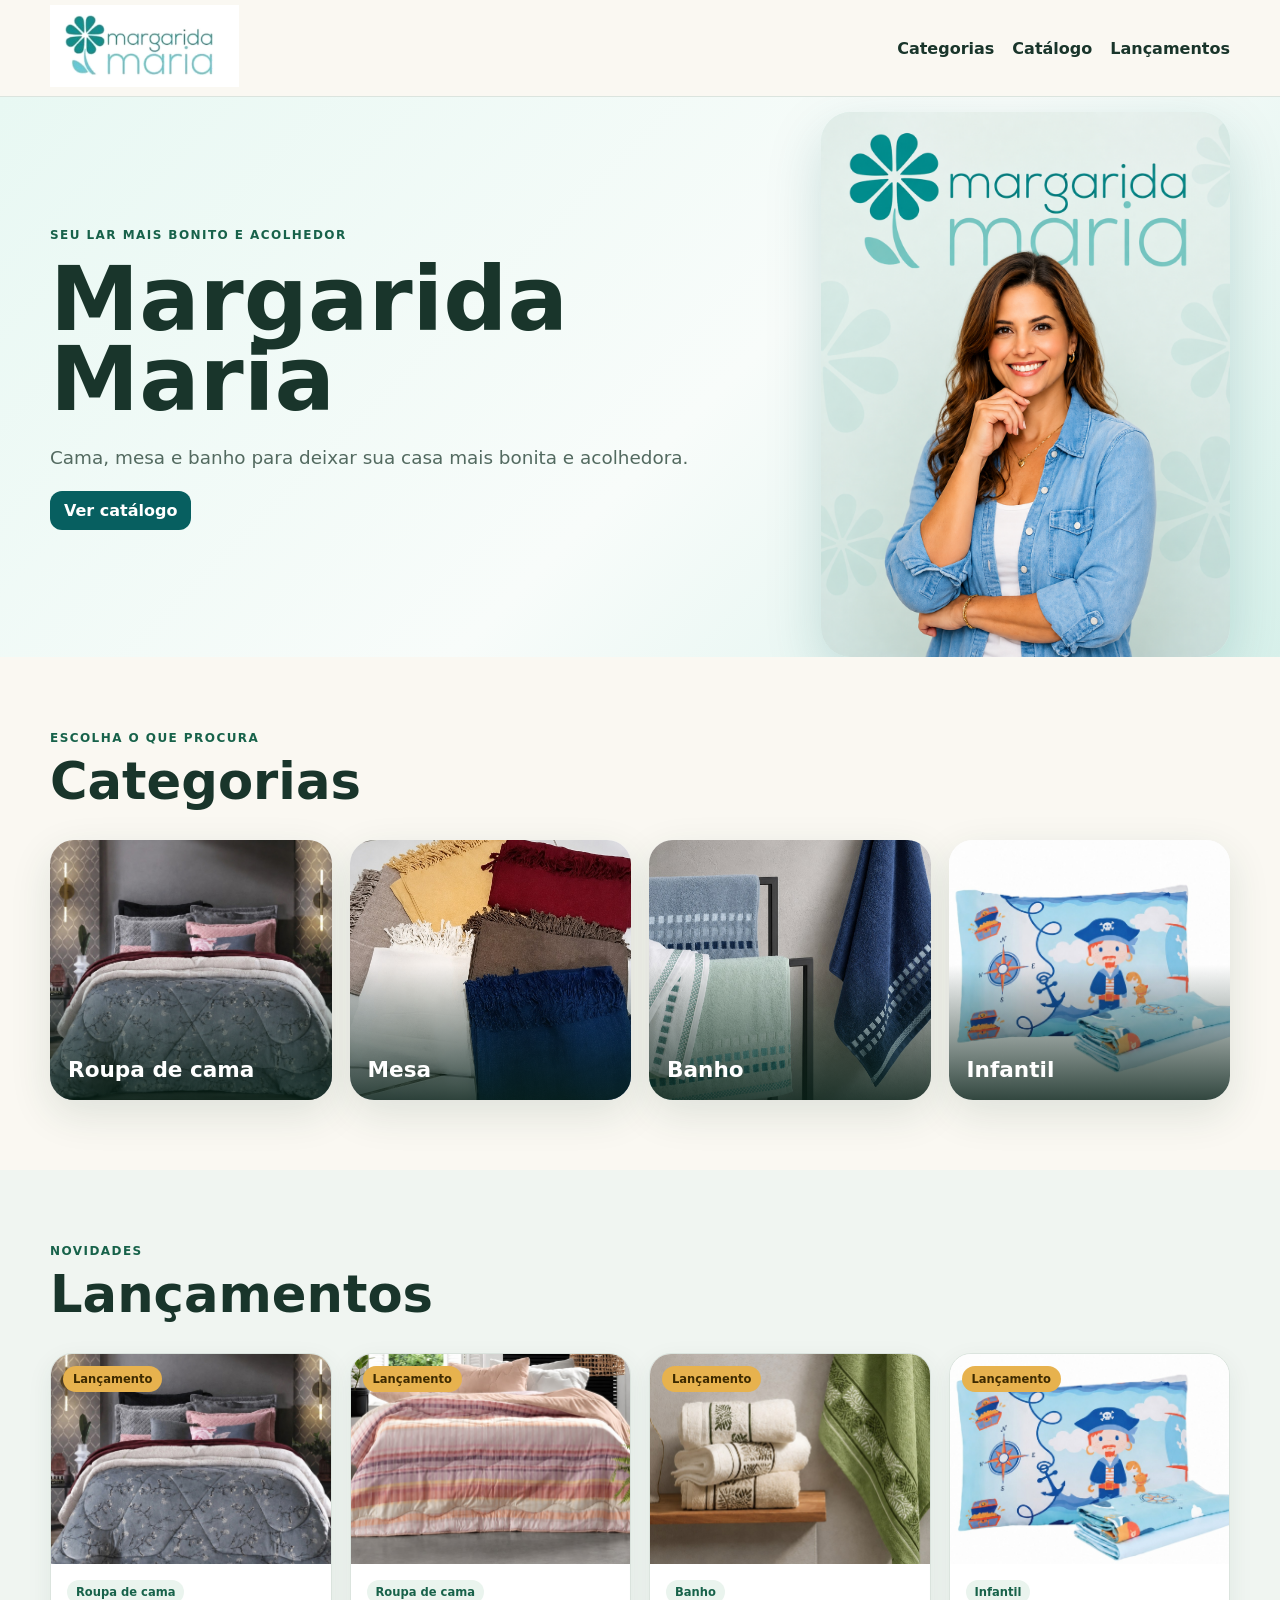
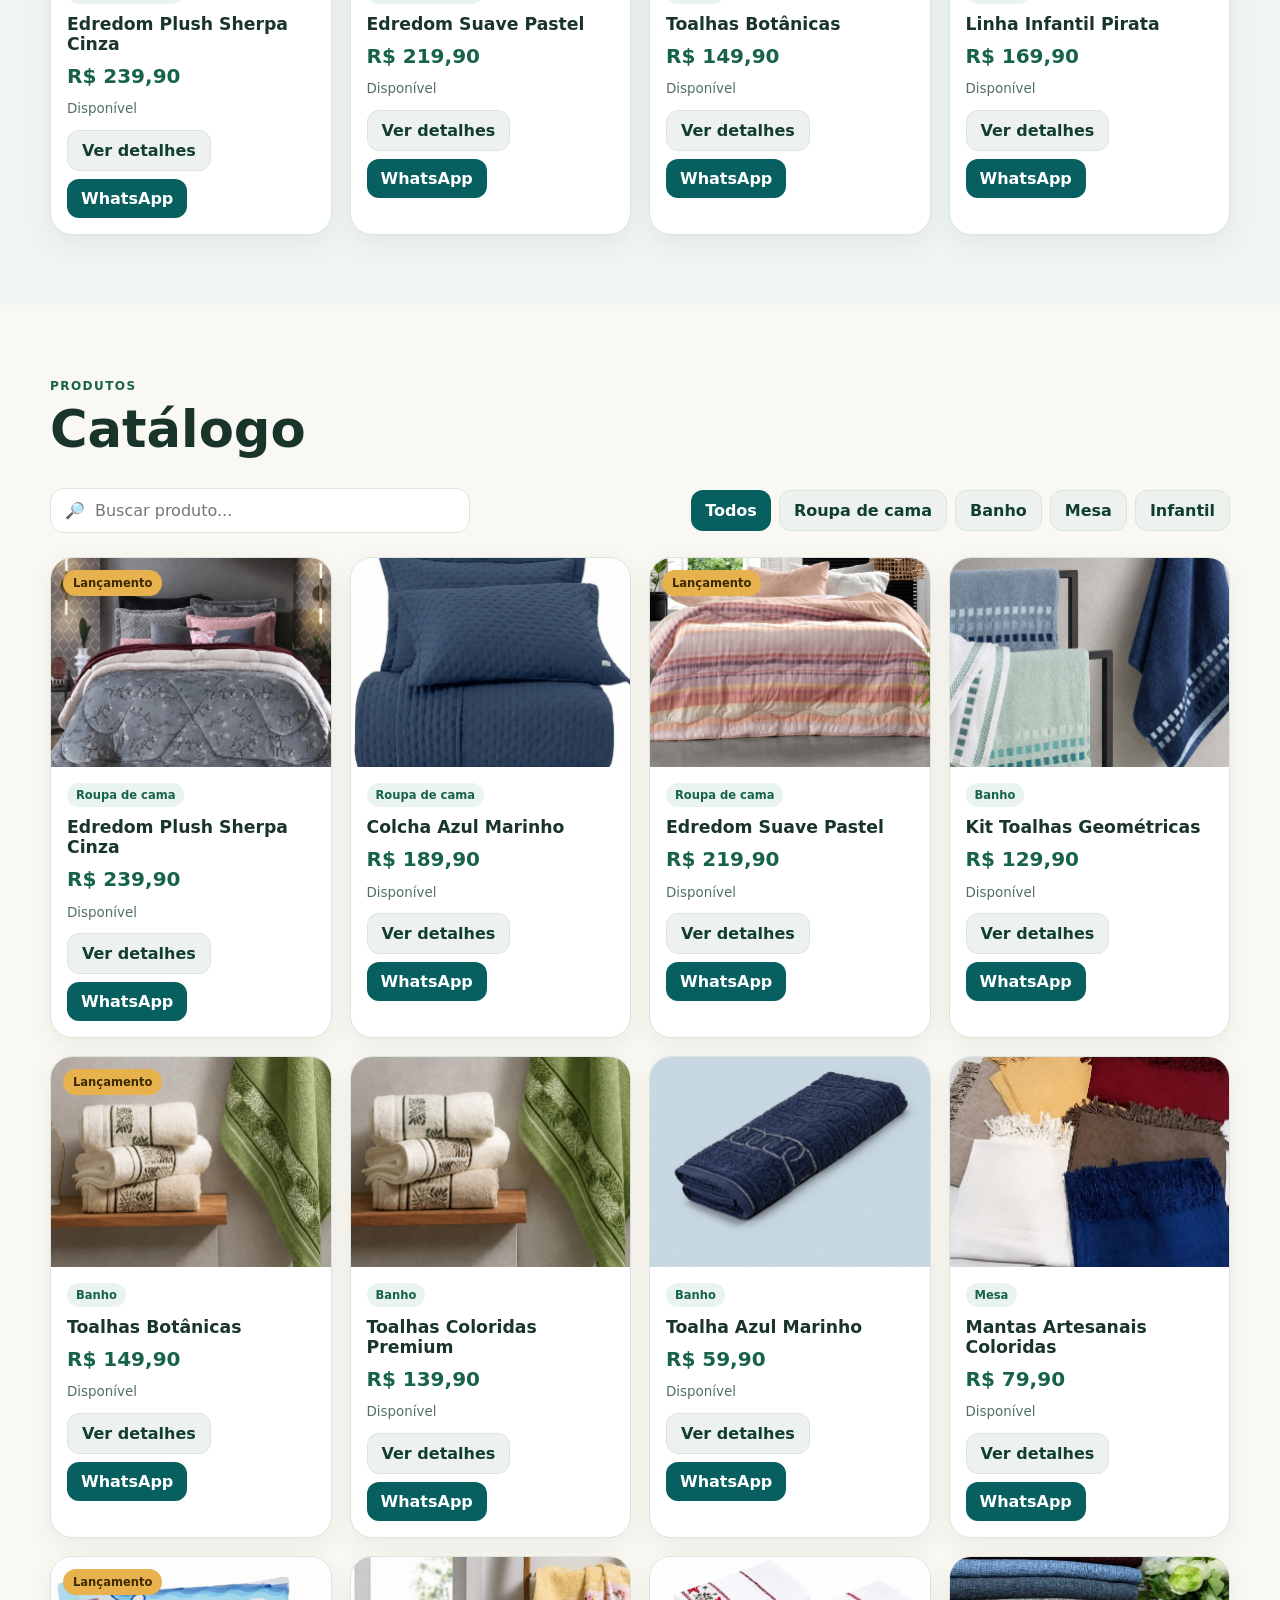
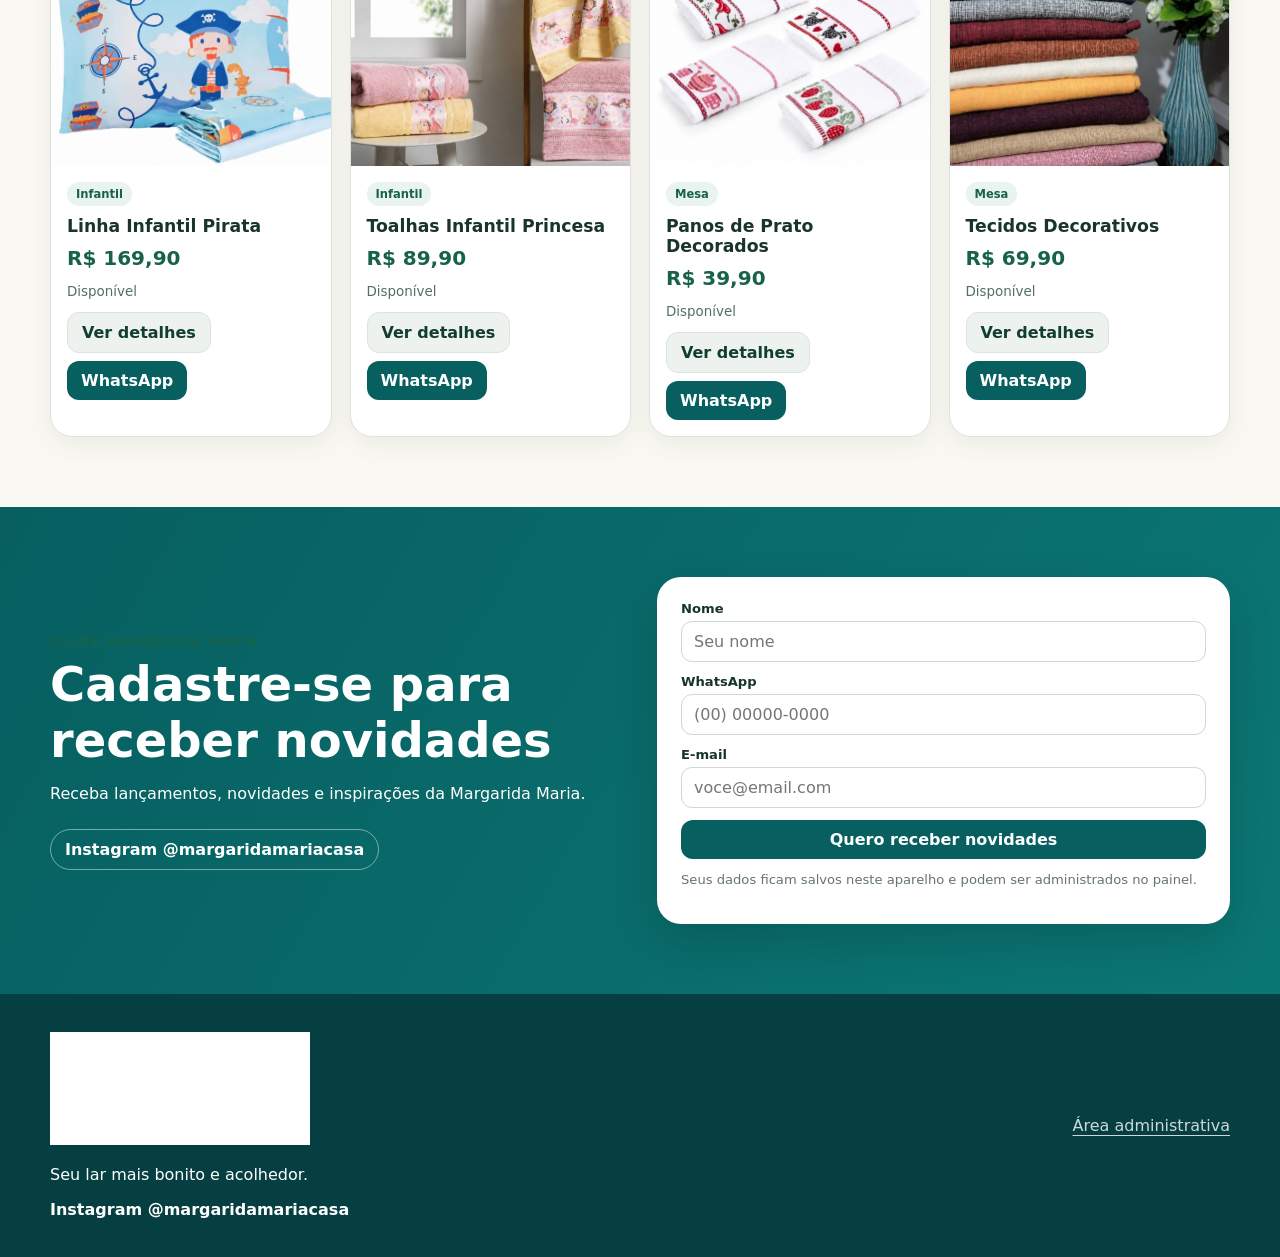
==== index.html @ 7d5b0a9d "Add files via upload" ====
<!doctype html><html lang="pt-BR"><head><meta charset="utf-8"><meta name="viewport" content="width=device-width,initial-scale=1,viewport-fit=cover"><meta name="theme-color" content="#17624a"><meta name="description" content="Margarida Maria - Cama, Mesa e Banho"><title>Margarida Maria | Cama, Mesa e Banho</title><link rel="manifest" href="manifest.json"><link rel="icon" href="favicon.png"><link rel="apple-touch-icon" href="icon-192.png"><link rel="stylesheet" href="styles.css"></head><body>
<header class="topbar"><div class="container nav"><a class="brand" href="./"><img src="logo-margarida-maria.png" alt="Margarida Maria"></a><nav class="navlinks"><a href="#categorias">Categorias</a><a href="#catalogo">Catálogo</a><a href="#lancamentos">Lançamentos</a><a href="#historias" id="storiesNav" hidden>Histórias</a><button class="install-top" id="installTop" hidden>⬇ Instalar app</button></nav></div></header>
<main><section class="hero"><div class="container hero-grid"><div class="hero-copy"><span class="eyebrow">Seu lar mais bonito e acolhedor</span><h1 id="heroTitle">Margarida Maria</h1><p id="heroText">Cama, mesa e banho para deixar sua casa mais bonita e acolhedora.</p><a class="btn primary" href="#catalogo">Ver catálogo</a></div><div class="hero-maria branded-maria"><img src="maria-logo.png" alt="Maria - Margarida Maria"></div></div></section>
<section class="section" id="categorias"><div class="container"><div class="section-head"><div><span class="eyebrow">Escolha o que procura</span><h2>Categorias</h2></div></div><div class="category-photo-grid" id="categoryPhotoGrid"></div></div></section>
<section class="section soft" id="lancamentos"><div class="container"><div class="section-head"><div><span class="eyebrow">Novidades</span><h2>Lançamentos</h2></div></div><div class="grid" id="launchGrid"></div></div></section>

<section class="section stories-section" id="historias" hidden><div class="container"><div class="section-head"><div><span class="eyebrow">Histórias com a Maria</span><h2>Um problema, uma ideia, um lar mais bonito</h2><p class="muted">Histórias rápidas em que a Maria ajuda clientes a encontrar peças para cada momento.</p></div></div><div id="storiesGrid" class="stories-grid"></div></div></section>
<section class="section" id="catalogo"><div class="container"><div class="section-head"><div><span class="eyebrow">Produtos</span><h2>Catálogo</h2></div></div><div class="catalog-tools"><label class="search">🔎 <input id="searchInput" type="search" placeholder="Buscar produto..."></label><div id="categoryFilters" class="filters"></div></div><div class="grid" id="productGrid"></div></div></section>
<section class="section client-signup" id="cadastro"><div class="container signup-grid"><div><span class="eyebrow">Clube Margarida Maria</span><h2>Cadastre-se para receber novidades</h2><p>Receba lançamentos, novidades e inspirações da Margarida Maria.</p><a class="instagram-link" href="https://www.instagram.com/margaridamariacasa?igsh=MW93OTB4bXdwNjh5Zg==" target="_blank" rel="noopener">Instagram @margaridamariacasa</a></div><form id="clientForm" class="signup-card"><div class="field"><label>Nome</label><input id="clientName" required placeholder="Seu nome"></div><div class="field"><label>WhatsApp</label><input id="clientPhone" placeholder="(00) 00000-0000"></div><div class="field"><label>E-mail</label><input id="clientEmail" type="email" placeholder="voce@email.com"></div><button class="btn primary full-btn" type="submit">Quero receber novidades</button><p class="small muted">Seus dados ficam salvos neste aparelho e podem ser administrados no painel.</p></form></div></section>
</main>
<footer class="footer"><div class="container footer-row"><div><img class="footer-logo" src="logo-margarida-maria.png" alt="Margarida Maria"><p>Seu lar mais bonito e acolhedor.</p><a class="footer-social" href="https://www.instagram.com/margaridamariacasa?igsh=MW93OTB4bXdwNjh5Zg==" target="_blank" rel="noopener">Instagram @margaridamariacasa</a></div><a class="admin-entry" href="admin.html">Área administrativa</a></div></footer>
<div class="modal" id="productModal"><div class="modal-box product-modal-box"><button class="modal-close" id="modalClose">×</button><div id="modalContent"></div></div></div><div class="zoom-viewer" id="zoomViewer"><button class="zoom-close" id="zoomClose">×</button><img id="zoomImage"><div class="zoom-hint">Clique fora para fechar</div></div><div class="toast" id="toast"></div><script src="supabase-config.js"></script><script src="supabase-stories.js"></script><script src="data.js"></script><script src="app.js"></script><script src="stories.js"></script></body></html>
---- styles.css ----
:root{--green:#17624a;--deep:#123d31;--cream:#faf8f2;--soft:#f2f6f3;--line:#dbe4de;--muted:#64756d;--danger:#b83c3c;--shadow:0 14px 42px rgba(21,66,50,.12)}*{box-sizing:border-box}html{scroll-behavior:smooth}body{margin:0;font-family:Inter,ui-sans-serif,system-ui,-apple-system,Segoe UI,sans-serif;color:#19352b;background:var(--cream)}button,input,textarea,select{font:inherit}a{text-decoration:none;color:inherit}.container{width:min(1180px,calc(100% - 32px));margin:auto}.topbar{position:sticky;top:0;z-index:50;background:rgba(250,248,242,.94);backdrop-filter:blur(12px);border-bottom:1px solid var(--line)}.nav{min-height:96px;display:flex;align-items:center;justify-content:space-between;gap:20px}.brand img{height:82px;max-width:340px;object-fit:contain}.navlinks{display:flex;align-items:center;gap:18px;font-weight:750}.install-top{border:0;border-radius:999px;background:var(--green);color:white;padding:11px 16px;font-weight:800;cursor:pointer}.hero{background:linear-gradient(135deg,#fff 0%,#eef6f1 100%);overflow:hidden}.hero-grid{display:grid;grid-template-columns:1.1fr .9fr;align-items:center;min-height:560px;position:relative}.hero-copy{padding:70px 0}.eyebrow{display:inline-block;text-transform:uppercase;letter-spacing:.12em;font-size:.75rem;font-weight:900;color:var(--green)}.hero h1{font-size:clamp(3rem,7vw,6.8rem);line-height:.9;margin:16px 0 22px}.hero p{font-size:1.15rem;line-height:1.7;color:#536a60;max-width:650px}.hero-maria{align-self:end;justify-self:end;display:flex;justify-content:flex-end}.hero-maria img{display:block;width:min(470px,44vw);max-height:545px;object-fit:contain;object-position:right bottom}.section{padding:70px 0}.soft{background:#f0f5f1}.section-head{display:flex;justify-content:space-between;align-items:end;margin-bottom:24px}.section-head h2{font-size:clamp(2rem,4vw,3.2rem);margin:5px 0}.category-photo-grid{display:grid;grid-template-columns:repeat(4,1fr);gap:18px}.category-photo-card{border:0;border-radius:24px;overflow:hidden;position:relative;box-shadow:var(--shadow);padding:0;cursor:pointer;min-height:260px;background:white}.category-photo-card img{width:100%;height:100%;aspect-ratio:4/3;object-fit:cover;display:block;transition:.3s transform}.category-photo-card:hover img{transform:scale(1.04)}.category-photo-card:after{content:"";position:absolute;inset:0;background:linear-gradient(transparent 48%,rgba(6,31,22,.82))}.category-photo-card span{position:absolute;z-index:2;left:18px;bottom:18px;color:white;font-size:1.35rem;font-weight:900}.catalog-tools{display:flex;gap:14px;align-items:center;justify-content:space-between;flex-wrap:wrap;margin-bottom:24px}.search{display:flex;align-items:center;gap:8px;background:white;border:1px solid var(--line);border-radius:14px;padding:11px 14px;min-width:min(420px,100%)}.search input{border:0;outline:0;background:transparent;width:100%}.filters{display:flex;gap:8px;flex-wrap:wrap}.grid{display:grid;grid-template-columns:repeat(4,1fr);gap:18px}.card{background:white;border:1px solid var(--line);border-radius:22px;overflow:hidden;box-shadow:0 8px 26px rgba(32,72,56,.07);cursor:pointer}.image-wrap{position:relative;background:#f4f5f2}.image-wrap img{width:100%;aspect-ratio:4/3;object-fit:cover;display:block}.launch-badge,.launch-inline{background:#e7b24e;color:#3d2a00;border-radius:999px;padding:6px 10px;font-size:.72rem;font-weight:900}.launch-badge{position:absolute;top:12px;left:12px;z-index:2}.card-body{padding:16px}.chip{display:inline-block;background:#eaf4ee;color:var(--green);border-radius:999px;padding:5px 9px;font-size:.72rem;font-weight:850}.card h3{font-size:1.08rem;margin:10px 0}.price{font-size:1.25rem;font-weight:900;color:var(--green)}.price.big{font-size:2rem}.availability{font-size:.84rem;color:#527064}.availability.out{color:var(--danger)}.card-actions,.actions{display:flex;gap:8px;flex-wrap:wrap}.btn{border:0;border-radius:12px;padding:10px 14px;font-weight:800;cursor:pointer;display:inline-flex;align-items:center;justify-content:center}.btn.primary{background:var(--green);color:white}.btn.secondary{background:#edf2ee;color:var(--deep);border:1px solid var(--line)}.btn.danger{background:#fee8e8;color:#a32828}.btn.tiny{padding:7px 9px;font-size:.78rem}.btn:disabled{opacity:.45}.footer{background:var(--deep);color:white;padding:38px 0}.footer-row{display:flex;justify-content:space-between;align-items:center}.footer-logo{width:260px;filter:brightness(0) invert(1)}.admin-entry{opacity:.8}.modal{position:fixed;inset:0;display:none;align-items:center;justify-content:center;background:rgba(6,22,16,.72);padding:20px;z-index:100}.modal.open{display:flex}.modal-box{position:relative;background:white;border-radius:24px;max-height:92vh;overflow:auto;width:min(1000px,100%);padding:24px}.modal-close{position:absolute;right:14px;top:12px;width:42px;height:42px;border:0;border-radius:50%;font-size:1.5rem;cursor:pointer;z-index:2}.product-detail{display:grid;grid-template-columns:1.08fr .92fr;gap:28px}.product-main-image{width:100%;aspect-ratio:1/1;object-fit:contain;background:#f4f5f2;border-radius:18px;cursor:zoom-in}.product-thumbs{display:grid;grid-template-columns:repeat(5,1fr);gap:8px;margin-top:9px}.product-thumb{border:2px solid transparent;background:white;border-radius:10px;padding:0;overflow:hidden}.product-thumb.active{border-color:var(--green)}.product-thumb img{width:100%;aspect-ratio:1/1;object-fit:cover;display:block}.product-info{padding:10px}.product-description{white-space:pre-line;line-height:1.65;color:#50665d}.zoom-help{font-size:.8rem;color:var(--muted)}.zoom-viewer{display:none;position:fixed;inset:0;background:rgba(0,0,0,.94);z-index:150;align-items:center;justify-content:center;padding:24px}.zoom-viewer.open{display:flex}.zoom-viewer img{max-width:94vw;max-height:90vh;object-fit:contain;cursor:zoom-out}.zoom-close{position:absolute;top:15px;right:15px;width:46px;height:46px;border:0;border-radius:50%;font-size:1.7rem}.zoom-hint{position:absolute;bottom:15px;color:white}.toast{position:fixed;left:50%;bottom:25px;transform:translate(-50%,30px);opacity:0;background:var(--deep);color:#fff;padding:12px 18px;border-radius:999px;transition:.2s;z-index:200}.toast.show{opacity:1;transform:translate(-50%,0)}.empty-state{grid-column:1/-1;padding:35px;text-align:center;border:1px dashed var(--line);border-radius:18px}.muted{color:var(--muted)}.small{font-size:.82rem}.mt10{margin-top:10px}.mt16{margin-top:16px}.full-btn{width:100%}.field label{display:block;font-size:.82rem;font-weight:800;margin-bottom:5px}.field input,.field textarea,.field select{width:100%;border:1px solid #cdd9d2;border-radius:11px;padding:10px 12px;background:#fff}.form-grid{display:grid;grid-template-columns:1fr 1fr;gap:12px}.form-grid .full{grid-column:1/-1}.check-row{display:flex;align-items:center;gap:8px;margin:8px 0}.notice{padding:13px;border-radius:12px;background:#fff5d4;border:1px solid #ebd687;color:#634c00}.login-page{min-height:100vh;display:grid;place-items:center;padding:20px}.login-card{width:min(450px,100%);background:white;padding:28px;border-radius:24px;box-shadow:var(--shadow)}.login-card>img{display:block;width:260px;margin:0 auto 20px}.login-card h1{text-align:center}.back-link,.link-button{display:block;margin:14px auto 0;text-align:center;color:var(--green);font-weight:750}.link-button{background:none;border:0;cursor:pointer}.admin-shell{display:grid;grid-template-columns:270px minmax(0,1fr);min-height:100vh}.sidebar{background:var(--deep);color:white;padding:24px 16px;position:sticky;top:0;height:100vh;overflow:auto}.sidebar>img{width:210px;filter:brightness(0) invert(1);margin:0 auto 24px;display:block}.side-link{display:block;padding:11px 13px;border-radius:10px;margin:4px 0;color:#e8f2ed;cursor:pointer}.side-link:hover,.side-link.active{background:rgba(255,255,255,.12)}.mobile-menu-btn{display:none;width:100%;padding:10px;border-radius:10px;background:transparent;color:white;border:1px solid rgba(255,255,255,.3)}.admin-main{padding:30px;min-width:0}.admin-title{display:flex;justify-content:space-between;align-items:center;gap:15px;margin-bottom:20px}.admin-title h1{margin:4px 0;font-size:clamp(1.8rem,4vw,2.8rem)}.kpis{display:grid;grid-template-columns:repeat(4,1fr);gap:14px}.kpi,.settings-card{background:white;border:1px solid var(--line);border-radius:18px;padding:18px}.kpi span{color:var(--muted)}.kpi strong{display:block;font-size:1.9rem}.admin-section{margin-top:28px}.table-wrap{overflow:auto;background:white;border:1px solid var(--line);border-radius:18px}.table{width:100%;border-collapse:collapse;min-width:850px}.table th,.table td{padding:12px;border-bottom:1px solid var(--line);text-align:left}.table-thumb{width:58px;height:58px;object-fit:cover;border-radius:10px}.table-actions{display:flex;gap:6px}.product-editor{display:grid;grid-template-columns:310px 1fr;gap:20px;background:white;border:1px solid var(--line);border-radius:20px;padding:18px}.image-editor>img{width:100%;aspect-ratio:1/1;object-fit:cover;border-radius:16px}.admin-image-gallery{display:grid;grid-template-columns:repeat(3,1fr);gap:7px;margin-top:10px}.admin-image-item{position:relative;border:2px solid transparent;border-radius:10px;padding:2px}.admin-image-item.main{border-color:var(--green)}.admin-image-main{border:0;padding:0;background:transparent}.admin-image-main img{width:100%;aspect-ratio:1/1;object-fit:cover;border-radius:8px}.admin-image-remove{position:absolute;right:3px;top:3px;border:0;background:var(--danger);color:white;width:25px;height:25px;border-radius:50%}.admin-image-item span{position:absolute;bottom:4px;left:4px;background:var(--green);color:white;border-radius:999px;padding:3px 6px;font-size:.65rem}.settings-grid{display:grid;grid-template-columns:repeat(2,1fr);gap:16px}.full-card{grid-column:1/-1}.category-admin-grid{display:grid;grid-template-columns:repeat(4,1fr);gap:14px}.category-admin{background:#f7faf8;border-radius:14px;padding:10px}.category-admin img{width:100%;aspect-ratio:4/3;object-fit:cover;border-radius:10px;margin-bottom:8px}.launch-preview{display:grid;grid-template-columns:180px 1fr 220px;gap:20px;align-items:center;background:white;border:1px dashed #aac1b4;border-radius:18px;padding:18px;margin-top:18px}.launch-preview img.logo{width:170px}.launch-preview img.product{width:220px;height:220px;object-fit:cover;border-radius:14px}.scanner-box{position:relative;background:#000;max-width:720px;aspect-ratio:4/3;border-radius:18px;overflow:hidden}.scanner-box video{width:100%;height:100%;object-fit:cover}.scan-frame{position:absolute;inset:18%;border:2px solid white;border-radius:12px}.scan-line{position:absolute;left:18%;right:18%;top:50%;height:2px;background:#42ff9a}.scanner-result{display:grid;grid-template-columns:160px 1fr;gap:18px;background:white;border:1px solid var(--line);border-radius:18px;padding:16px;max-width:720px}.scanner-result img{width:160px;height:160px;object-fit:cover;border-radius:12px}
@media(max-width:1000px){.grid{grid-template-columns:repeat(3,1fr)}.category-admin-grid{grid-template-columns:repeat(2,1fr)}}@media(max-width:800px){.nav{min-height:78px}.brand img{height:64px}.navlinks a{display:none}.hero-grid,.product-detail,.admin-shell,.product-editor{grid-template-columns:1fr}.hero-grid{min-height:auto}.hero-copy{padding:46px 0 20px}.hero-maria{min-height:340px}.hero-maria img{width:min(360px,90vw)}.category-photo-grid{grid-template-columns:repeat(2,1fr)}.grid{grid-template-columns:repeat(2,1fr)}.sidebar{height:auto;position:relative}.sidebar>img{filter:none;width:180px}.mobile-menu-btn{display:block}.sidebar nav{display:none}.sidebar nav.open,.scanner-shell .sidebar nav{display:block}.admin-main{padding:18px}.kpis{grid-template-columns:repeat(2,1fr)}.settings-grid{grid-template-columns:1fr}.full-card{grid-column:auto}.launch-preview{grid-template-columns:1fr;text-align:center}.launch-preview img{margin:auto}}@media(max-width:540px){.container{width:min(100% - 20px,1180px)}.nav{gap:8px}.brand img{height:56px;max-width:205px}.install-top{padding:9px 11px;font-size:.78rem}.hero h1{font-size:3.3rem}.hero-maria{min-height:300px}.category-photo-grid{gap:10px}.category-photo-card{min-height:160px;border-radius:16px}.category-photo-card span{font-size:1rem;left:11px;bottom:11px}.grid,.kpis,.form-grid,.category-admin-grid{grid-template-columns:1fr}.form-grid .full{grid-column:auto}.card-actions{flex-direction:column}.footer-row,.admin-title{align-items:flex-start;flex-direction:column}.footer-logo{width:220px}.product-thumbs{grid-template-columns:repeat(4,1fr)}.modal-box{padding:16px}.scanner-result{grid-template-columns:1fr}.scanner-result img{width:100%;height:auto}}/* V5 identidade Margarida Maria */
:root{--brand-deep:#075f60;--brand:#0b7774;--brand-mid:#27aaa0;--brand-soft:#dff5ef;--brand-pale:#f0fbf8}
.hero{background:linear-gradient(135deg,#e8f8f3 0%,#f8fcfa 55%,#d8f1eb 100%)}
.hero-maria.branded-maria{border-radius:30px;overflow:hidden;box-shadow:0 20px 55px rgba(7,95,96,.18);background:var(--brand-soft)}
.hero-maria.branded-maria img{width:100%;height:100%;object-fit:cover;display:block}
.client-signup{background:linear-gradient(120deg,var(--brand-deep),var(--brand));color:white}
.signup-grid{display:grid;grid-template-columns:1fr 1fr;gap:34px;align-items:center}
.signup-grid h2{font-size:clamp(1.8rem,4vw,3rem);margin:.35rem 0}.signup-card{background:white;color:#17352b;padding:24px;border-radius:24px;box-shadow:0 18px 45px rgba(0,0,0,.15)}
.signup-card .field{margin-bottom:12px}.instagram-link,.footer-social{color:inherit;font-weight:800;text-decoration:none}.instagram-link{display:inline-block;margin-top:10px;padding:10px 14px;border:1px solid rgba(255,255,255,.45);border-radius:999px}
.footer{background:#063f42;color:white}.footer a{color:white}.admin-entry{background:var(--brand-mid)!important;color:#063f42!important;border:0!important}.btn.primary{background:var(--brand-deep);border-color:var(--brand-deep)}
.admin-quick-grid{display:grid;grid-template-columns:repeat(3,minmax(0,1fr));gap:16px;margin:22px 0}.admin-quick{border:1px solid #cce7df;background:linear-gradient(145deg,#fff,var(--brand-pale));border-radius:20px;padding:20px;text-align:left;cursor:pointer;color:#17352b;box-shadow:0 8px 22px rgba(7,95,96,.08)}.admin-quick:hover{transform:translateY(-2px)}.admin-quick .qicon{display:block;font-size:1.8rem;margin-bottom:9px}.admin-quick strong{display:block;font-size:1rem}.admin-quick small{display:block;margin-top:5px;color:#55736a}.sidebar{background:linear-gradient(180deg,#063f42,#075f60)}
@media(max-width:800px){.signup-grid{grid-template-columns:1fr}.admin-quick-grid{grid-template-columns:1fr 1fr}}
@media(max-width:480px){.admin-quick-grid{grid-template-columns:1fr}}


/* V5 preservada — Histórias da Maria */
.footer .admin-entry{background:transparent!important;color:white!important;border:0!important;padding:6px 0!important;box-shadow:none!important;border-radius:0!important;text-decoration:underline;text-underline-offset:4px}
.stories-section{background:#fffaf2}
.stories-grid{display:grid;gap:26px}
.story-card{background:white;border:1px solid var(--line);border-radius:26px;padding:24px;box-shadow:var(--shadow)}
.story-card-head{max-width:760px;margin-bottom:18px}.story-card-head h3{font-size:clamp(1.7rem,3vw,2.6rem);margin:6px 0 8px}.story-card-head p{color:var(--muted);line-height:1.6}
.comic-strip{display:grid;grid-template-columns:1fr 1fr 1fr;gap:14px;align-items:stretch}.comic-panel{position:relative;background:#f7faf8;border:2px solid #d9e9e2;border-radius:22px;padding:14px;min-height:310px;overflow:hidden}.comic-panel.client{background:#fff8ed}.comic-panel.maria{background:#edf8f3}.comic-panel.products{background:#f7f6fb}.comic-scene{height:165px;display:flex;align-items:center;justify-content:center;border-radius:16px;overflow:hidden;background:white}.comic-scene img{width:100%;height:100%;object-fit:cover}.scene-placeholder{font-size:4rem}.comic-maria{display:block;width:100%;height:165px;object-fit:contain;object-position:center bottom}.speech{position:relative;background:white;border:2px solid #cfe3da;border-radius:18px;padding:12px 14px;margin-top:12px;box-shadow:0 6px 18px rgba(16,65,49,.08)}.speech:before{content:"";position:absolute;top:-10px;left:22px;width:16px;height:16px;background:white;border-left:2px solid #cfe3da;border-top:2px solid #cfe3da;transform:rotate(45deg)}.speech strong{color:var(--green)}.speech p{margin:5px 0 0;line-height:1.45}.comic-products{display:grid;gap:9px;margin-top:12px}.story-product{display:grid;grid-template-columns:62px 1fr;gap:10px;align-items:center;border:1px solid var(--line);background:white;border-radius:14px;padding:7px;text-align:left;cursor:pointer;color:inherit}.story-product img{width:62px;height:62px;object-fit:cover;border-radius:10px}.story-product span{font-weight:800}
.story-admin-list{display:grid;gap:12px;margin-top:16px}.story-admin-card{display:grid;grid-template-columns:92px 1fr auto;gap:14px;align-items:center;background:white;border:1px solid var(--line);border-radius:18px;padding:12px}.story-admin-thumb{width:92px;height:82px;border-radius:14px;background:#f4f7f5;display:flex;align-items:center;justify-content:center;overflow:hidden;font-size:2.5rem}.story-admin-thumb img{width:100%;height:100%;object-fit:cover}.story-admin-copy h3{margin:6px 0}.story-admin-copy p{margin:0 0 5px;color:var(--muted)}.story-editor-grid{display:grid;grid-template-columns:minmax(0,1.05fr) minmax(360px,.95fr);gap:20px;align-items:start}.story-product-picker{display:grid;grid-template-columns:1fr 1fr;gap:8px;max-height:340px;overflow:auto;padding:4px}.story-product-option{display:grid;grid-template-columns:auto 54px 1fr;align-items:center;gap:8px;background:#f8faf9;border:1px solid var(--line);border-radius:12px;padding:7px;cursor:pointer}.story-product-option img{width:54px;height:54px;object-fit:cover;border-radius:9px}.story-product-option span{display:grid}.story-product-option small{color:var(--muted)}.story-image-mini{margin-top:10px;min-height:70px;border:1px dashed var(--line);border-radius:12px;display:flex;align-items:center;justify-content:center;color:var(--muted);overflow:hidden}.story-image-mini img{width:100%;max-height:220px;object-fit:cover}.story-publish-row{display:flex;align-items:end;justify-content:space-between;gap:12px;margin-top:14px}.story-order{width:110px}.story-preview-card{position:sticky;top:20px}.story-preview-title{margin-bottom:12px}.story-preview-title h2{margin:5px 0}.comic-strip.preview{grid-template-columns:1fr}.comic-strip.preview .comic-panel{min-height:auto}.comic-strip.preview .comic-panel.products{min-height:180px}
@media(max-width:900px){.comic-strip{grid-template-columns:1fr}.story-editor-grid{grid-template-columns:1fr}.story-preview-card{position:static}.story-product-picker{grid-template-columns:1fr}}
@media(max-width:560px){.story-card{padding:14px;border-radius:20px}.comic-panel{min-height:auto}.story-admin-card{grid-template-columns:70px 1fr}.story-admin-thumb{width:70px;height:70px}.story-admin-actions{grid-column:1/-1}.story-admin-actions .btn{width:100%}.story-publish-row{align-items:stretch;flex-direction:column}.story-order{width:100%}}
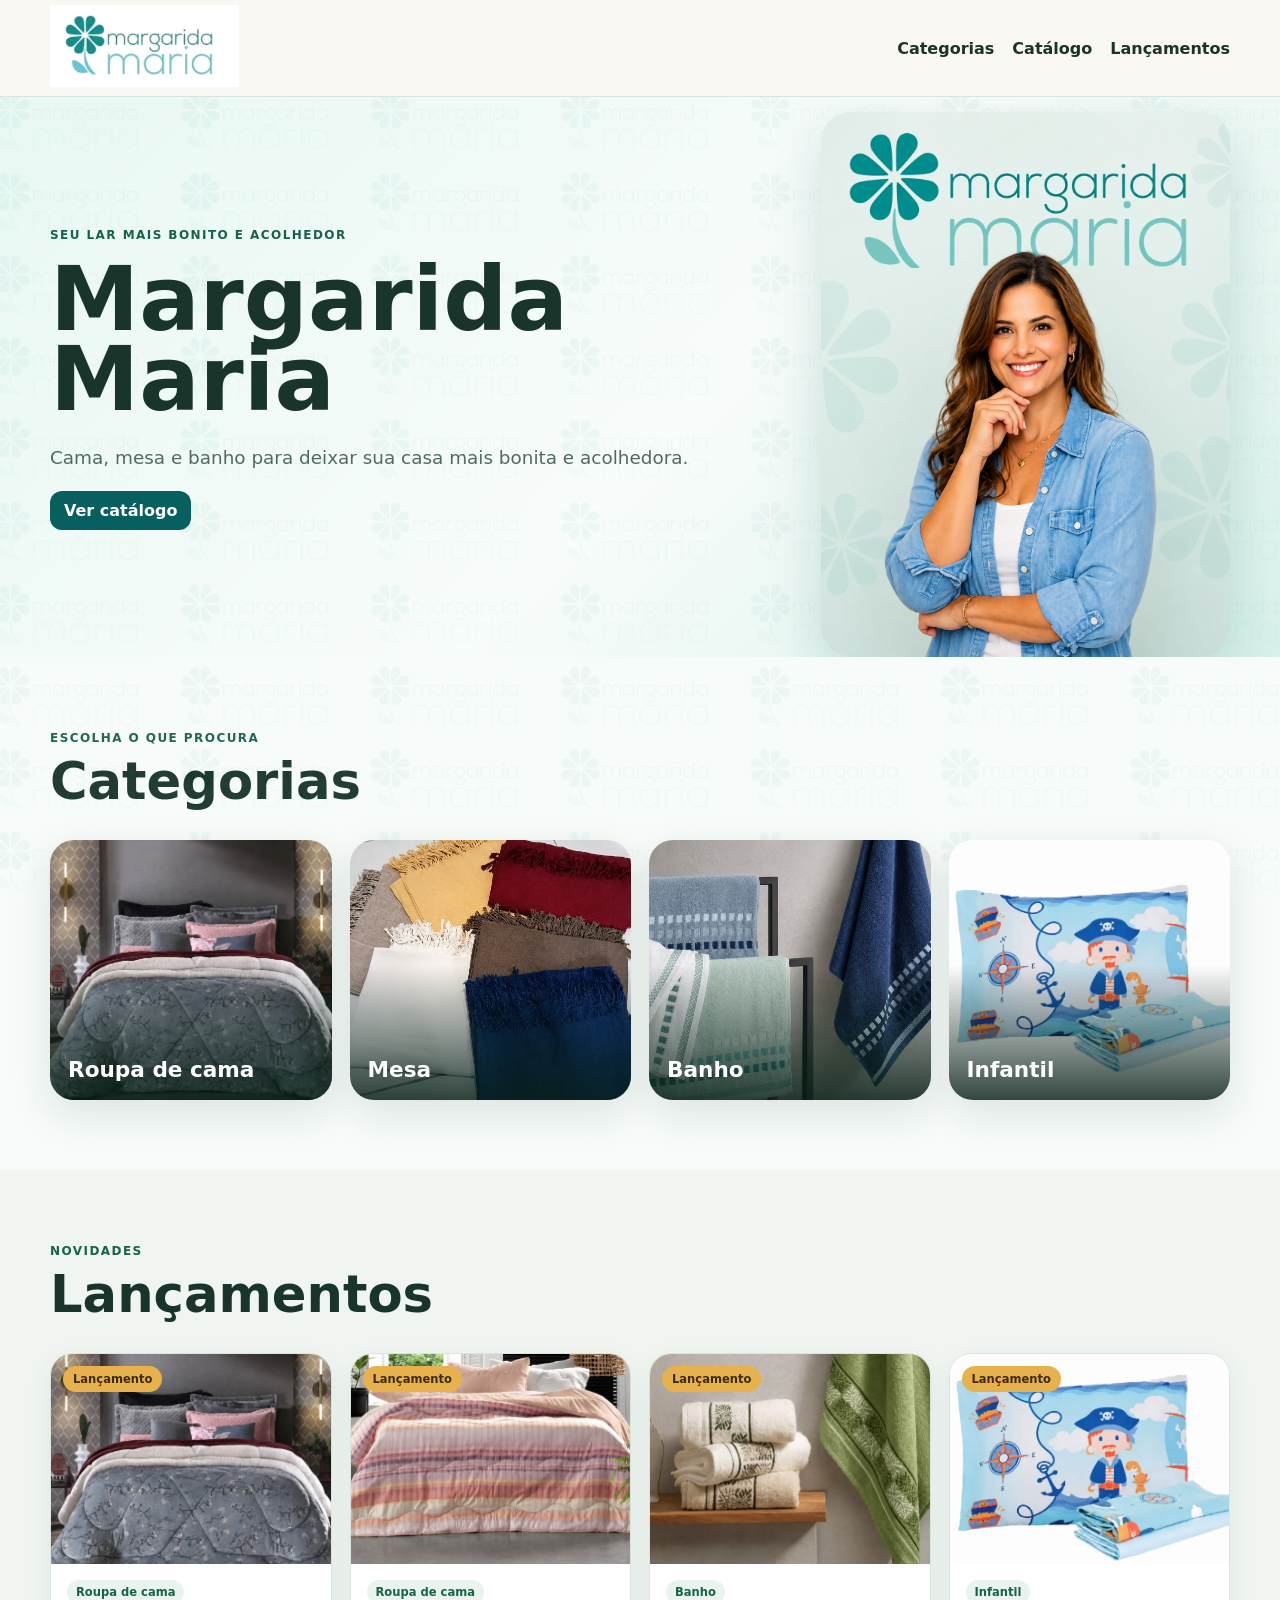
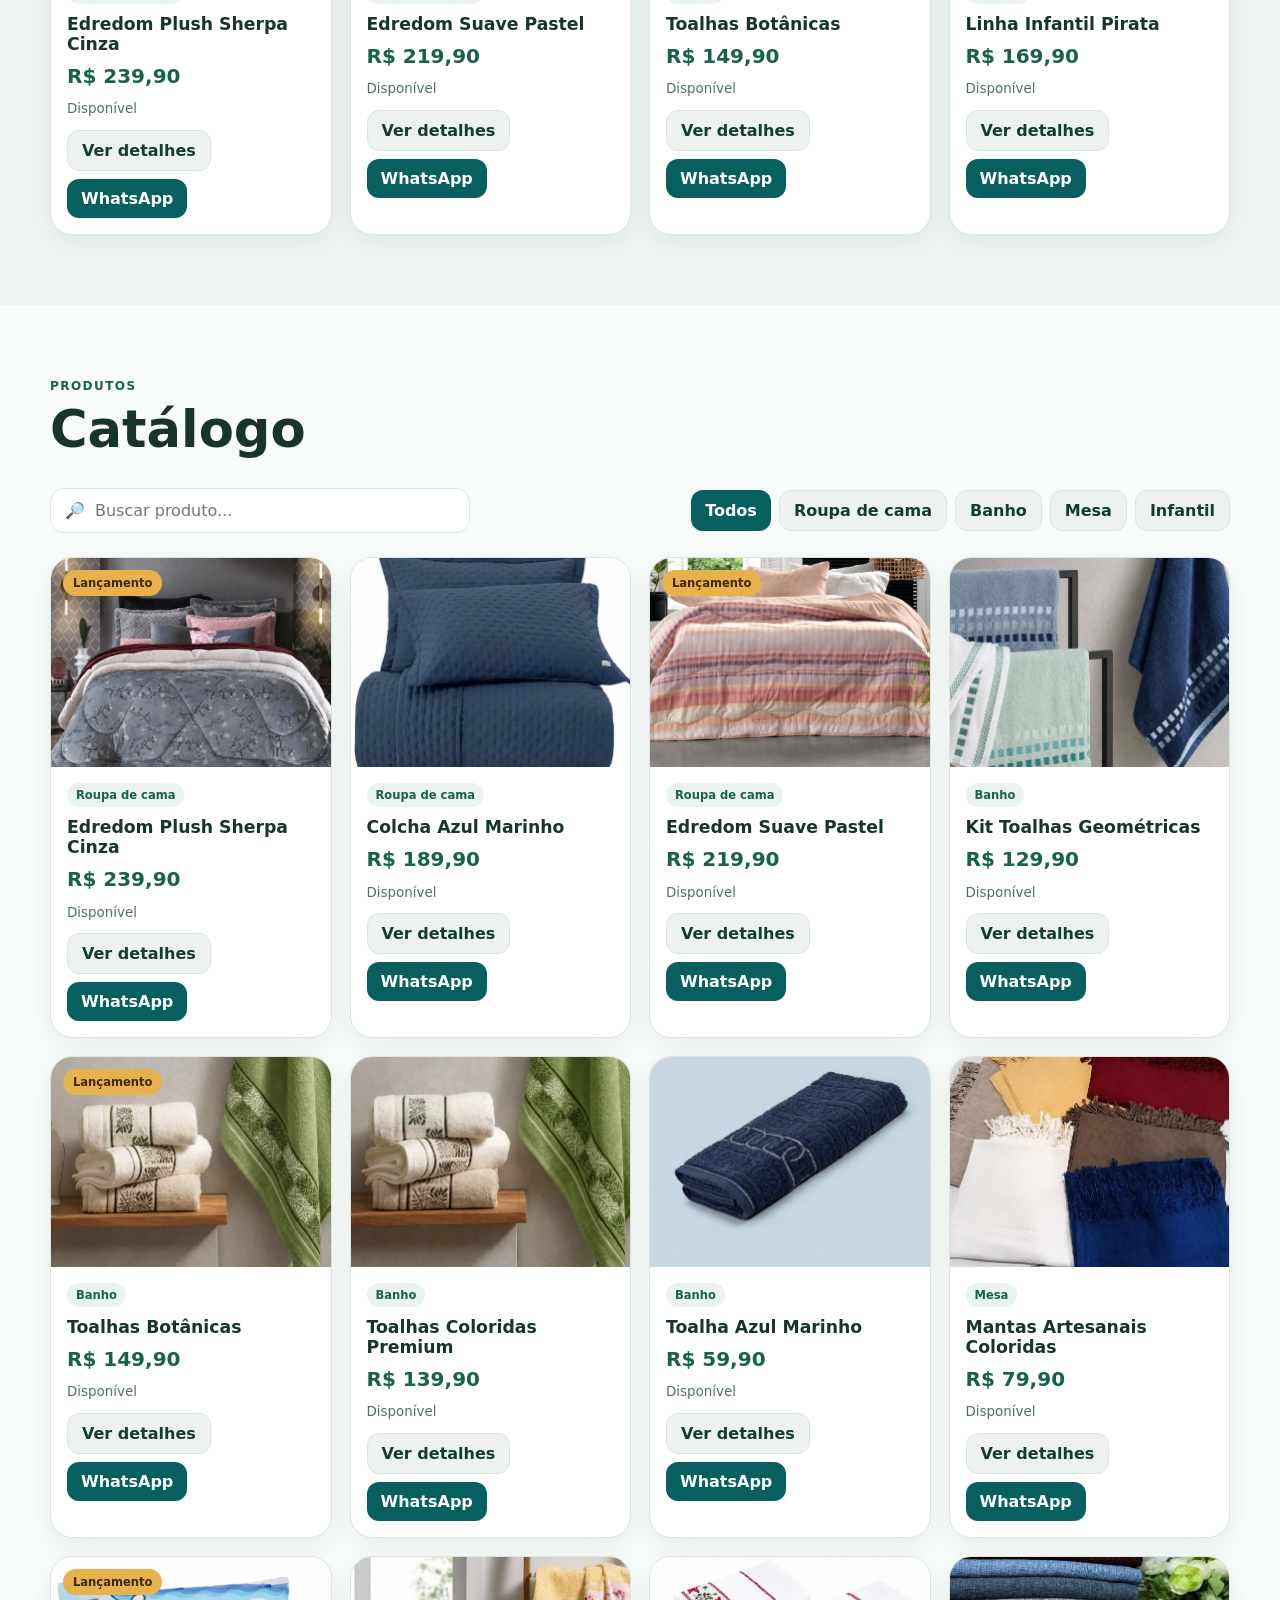
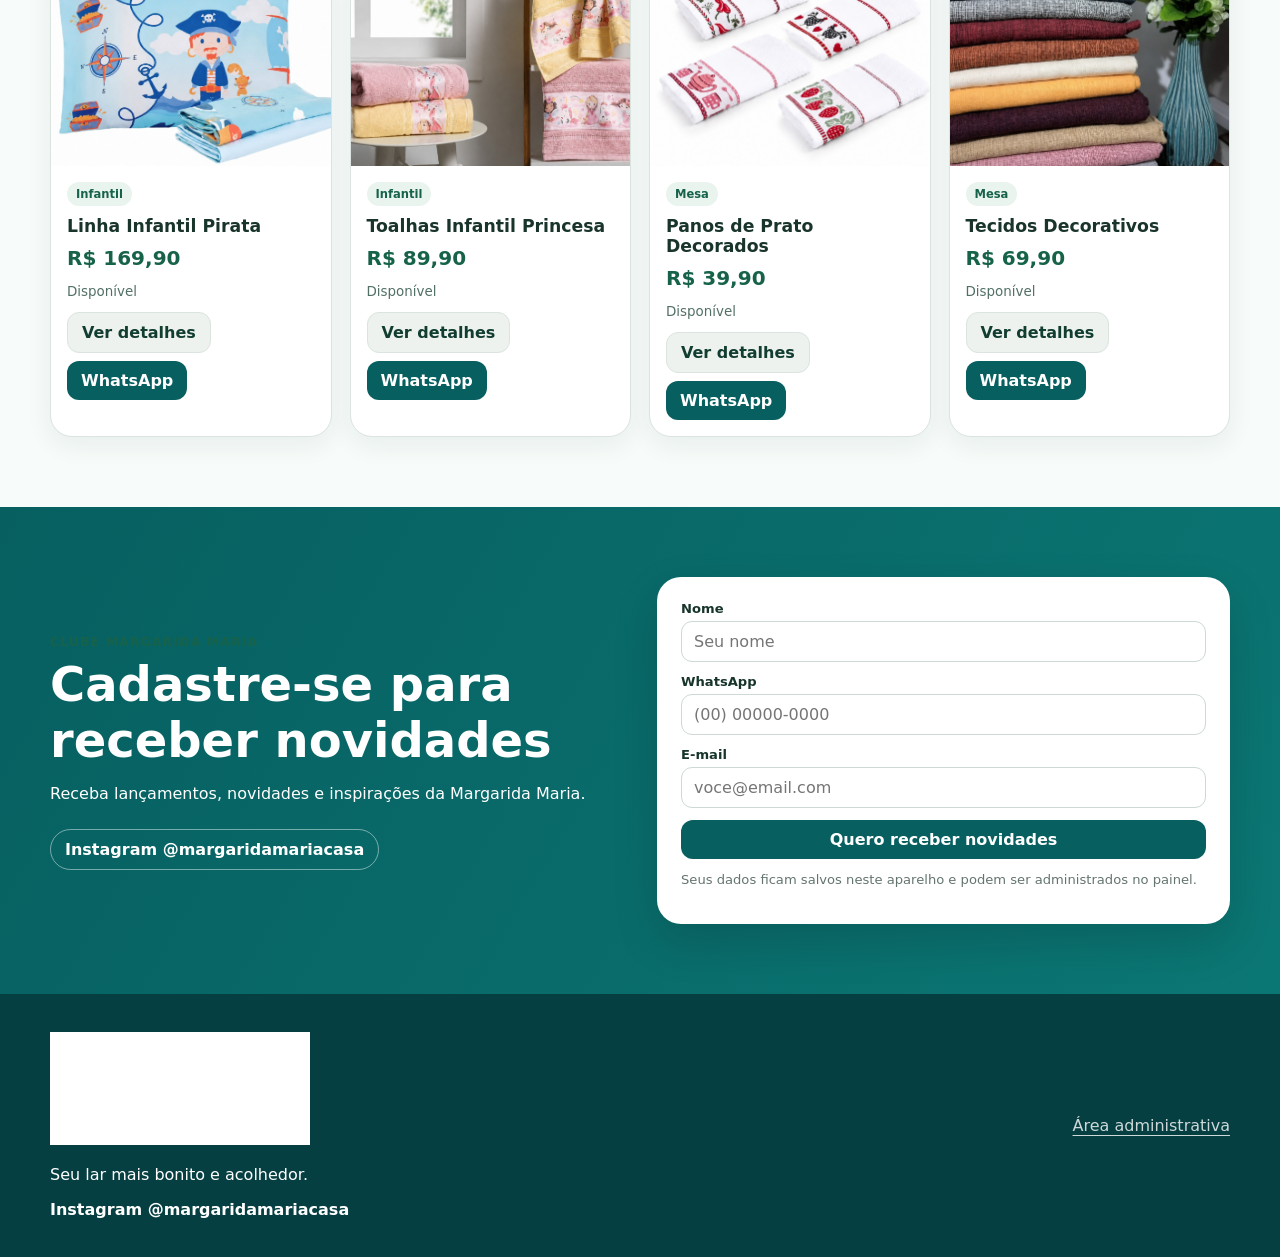
==== commit da1db9de: "Update index.html" ====
--- a/index.html
+++ b/index.html
@@ -3,10 +3,17 @@
 <main><section class="hero"><div class="container hero-grid"><div class="hero-copy"><span class="eyebrow">Seu lar mais bonito e acolhedor</span><h1 id="heroTitle">Margarida Maria</h1><p id="heroText">Cama, mesa e banho para deixar sua casa mais bonita e acolhedora.</p><a class="btn primary" href="#catalogo">Ver catálogo</a></div><div class="hero-maria branded-maria"><img src="maria-logo.png" alt="Maria - Margarida Maria"></div></div></section>
 <section class="section" id="categorias"><div class="container"><div class="section-head"><div><span class="eyebrow">Escolha o que procura</span><h2>Categorias</h2></div></div><div class="category-photo-grid" id="categoryPhotoGrid"></div></div></section>
 <section class="section soft" id="lancamentos"><div class="container"><div class="section-head"><div><span class="eyebrow">Novidades</span><h2>Lançamentos</h2></div></div><div class="grid" id="launchGrid"></div></div></section>
-
 <section class="section stories-section" id="historias" hidden><div class="container"><div class="section-head"><div><span class="eyebrow">Histórias com a Maria</span><h2>Um problema, uma ideia, um lar mais bonito</h2><p class="muted">Histórias rápidas em que a Maria ajuda clientes a encontrar peças para cada momento.</p></div></div><div id="storiesGrid" class="stories-grid"></div></div></section>
 <section class="section" id="catalogo"><div class="container"><div class="section-head"><div><span class="eyebrow">Produtos</span><h2>Catálogo</h2></div></div><div class="catalog-tools"><label class="search">🔎 <input id="searchInput" type="search" placeholder="Buscar produto..."></label><div id="categoryFilters" class="filters"></div></div><div class="grid" id="productGrid"></div></div></section>
 <section class="section client-signup" id="cadastro"><div class="container signup-grid"><div><span class="eyebrow">Clube Margarida Maria</span><h2>Cadastre-se para receber novidades</h2><p>Receba lançamentos, novidades e inspirações da Margarida Maria.</p><a class="instagram-link" href="https://www.instagram.com/margaridamariacasa?igsh=MW93OTB4bXdwNjh5Zg==" target="_blank" rel="noopener">Instagram @margaridamariacasa</a></div><form id="clientForm" class="signup-card"><div class="field"><label>Nome</label><input id="clientName" required placeholder="Seu nome"></div><div class="field"><label>WhatsApp</label><input id="clientPhone" placeholder="(00) 00000-0000"></div><div class="field"><label>E-mail</label><input id="clientEmail" type="email" placeholder="voce@email.com"></div><button class="btn primary full-btn" type="submit">Quero receber novidades</button><p class="small muted">Seus dados ficam salvos neste aparelho e podem ser administrados no painel.</p></form></div></section>
 </main>
 <footer class="footer"><div class="container footer-row"><div><img class="footer-logo" src="logo-margarida-maria.png" alt="Margarida Maria"><p>Seu lar mais bonito e acolhedor.</p><a class="footer-social" href="https://www.instagram.com/margaridamariacasa?igsh=MW93OTB4bXdwNjh5Zg==" target="_blank" rel="noopener">Instagram @margaridamariacasa</a></div><a class="admin-entry" href="admin.html">Área administrativa</a></div></footer>
-<div class="modal" id="productModal"><div class="modal-box product-modal-box"><button class="modal-close" id="modalClose">×</button><div id="modalContent"></div></div></div><div class="zoom-viewer" id="zoomViewer"><button class="zoom-close" id="zoomClose">×</button><img id="zoomImage"><div class="zoom-hint">Clique fora para fechar</div></div><div class="toast" id="toast"></div><script src="supabase-config.js"></script><script src="supabase-stories.js"></script><script src="data.js"></script><script src="app.js"></script><script src="stories.js"></script></body></html>+<div class="modal" id="productModal"><div class="modal-box product-modal-box"><button class="modal-close" id="modalClose">×</button><div id="modalContent"></div></div></div><div class="zoom-viewer" id="zoomViewer"><button class="zoom-close" id="zoomClose">×</button><img id="zoomImage"><div class="zoom-hint">Clique fora para fechar</div></div><div class="toast" id="toast"></div>
+
+<script src="supabase-config.js"></script>
+<script src="supabase-stories.js"></script>
+<script src="data.js"></script>
+<script src="supabase-products.js"></script>
+<script src="app.js"></script>
+<script src="stories.js"></script>
+</body></html>
--- a/styles.css
+++ b/styles.css
@@ -13,7 +13,6 @@
 @media(max-width:800px){.signup-grid{grid-template-columns:1fr}.admin-quick-grid{grid-template-columns:1fr 1fr}}
 @media(max-width:480px){.admin-quick-grid{grid-template-columns:1fr}}
 
-
 /* V5 preservada — Histórias da Maria */
 .footer .admin-entry{background:transparent!important;color:white!important;border:0!important;padding:6px 0!important;box-shadow:none!important;border-radius:0!important;text-decoration:underline;text-underline-offset:4px}
 .stories-section{background:#fffaf2}
@@ -24,3 +23,41 @@
 .story-admin-list{display:grid;gap:12px;margin-top:16px}.story-admin-card{display:grid;grid-template-columns:92px 1fr auto;gap:14px;align-items:center;background:white;border:1px solid var(--line);border-radius:18px;padding:12px}.story-admin-thumb{width:92px;height:82px;border-radius:14px;background:#f4f7f5;display:flex;align-items:center;justify-content:center;overflow:hidden;font-size:2.5rem}.story-admin-thumb img{width:100%;height:100%;object-fit:cover}.story-admin-copy h3{margin:6px 0}.story-admin-copy p{margin:0 0 5px;color:var(--muted)}.story-editor-grid{display:grid;grid-template-columns:minmax(0,1.05fr) minmax(360px,.95fr);gap:20px;align-items:start}.story-product-picker{display:grid;grid-template-columns:1fr 1fr;gap:8px;max-height:340px;overflow:auto;padding:4px}.story-product-option{display:grid;grid-template-columns:auto 54px 1fr;align-items:center;gap:8px;background:#f8faf9;border:1px solid var(--line);border-radius:12px;padding:7px;cursor:pointer}.story-product-option img{width:54px;height:54px;object-fit:cover;border-radius:9px}.story-product-option span{display:grid}.story-product-option small{color:var(--muted)}.story-image-mini{margin-top:10px;min-height:70px;border:1px dashed var(--line);border-radius:12px;display:flex;align-items:center;justify-content:center;color:var(--muted);overflow:hidden}.story-image-mini img{width:100%;max-height:220px;object-fit:cover}.story-publish-row{display:flex;align-items:end;justify-content:space-between;gap:12px;margin-top:14px}.story-order{width:110px}.story-preview-card{position:sticky;top:20px}.story-preview-title{margin-bottom:12px}.story-preview-title h2{margin:5px 0}.comic-strip.preview{grid-template-columns:1fr}.comic-strip.preview .comic-panel{min-height:auto}.comic-strip.preview .comic-panel.products{min-height:180px}
 @media(max-width:900px){.comic-strip{grid-template-columns:1fr}.story-editor-grid{grid-template-columns:1fr}.story-preview-card{position:static}.story-product-picker{grid-template-columns:1fr}}
 @media(max-width:560px){.story-card{padding:14px;border-radius:20px}.comic-panel{min-height:auto}.story-admin-card{grid-template-columns:70px 1fr}.story-admin-thumb{width:70px;height:70px}.story-admin-actions{grid-column:1/-1}.story-admin-actions .btn{width:100%}.story-publish-row{align-items:stretch;flex-direction:column}.story-order{width:100%}}
+[hidden]{
+  display:none !important;
+}
+
+/* Catálogo — Histórias em destaque, sem ficar gigante */
+.stories-section>.container>.section-head{display:none}
+.stories-section{padding:44px 0;background:#f5f9f7}
+.stories-grid{width:min(780px,100%);margin:0 auto;gap:24px}
+.story-card.story-card-catalog{padding:16px;border-radius:22px;box-shadow:0 10px 30px rgba(21,66,50,.10)}
+.story-card-catalog .story-card-head{max-width:none;margin:0 0 12px;text-align:center}
+.story-card-catalog .story-card-head h3{font-size:clamp(1.35rem,2.5vw,1.9rem);line-height:1.2;margin:0;color:var(--deep)}
+.story-comic-button{display:block;width:100%;border:0;background:transparent;padding:0;cursor:zoom-in;border-radius:16px;overflow:hidden}
+.story-comic-image{display:block;max-width:100%;width:100%;height:auto;max-height:680px;object-fit:contain;margin:auto;background:white;border-radius:16px}
+@media(max-width:560px){
+  .stories-section{padding:30px 0}
+  .story-card.story-card-catalog{padding:10px;border-radius:18px}
+  .story-card-catalog .story-card-head h3{font-size:1.3rem}
+  .story-comic-image{max-height:none}
+}
+body{
+  position: relative;
+  background: #f7fbf9;
+}
+
+body::before{
+  content: "";
+  position: fixed;
+  inset: 0;
+  background-image: url("logo-margarida-maria.png");
+  background-repeat: repeat;
+  background-position: center;
+  background-size: 190px auto;
+  opacity: 0.045;
+  pointer-events: none;
+  z-index: 0;
+}
+
+
